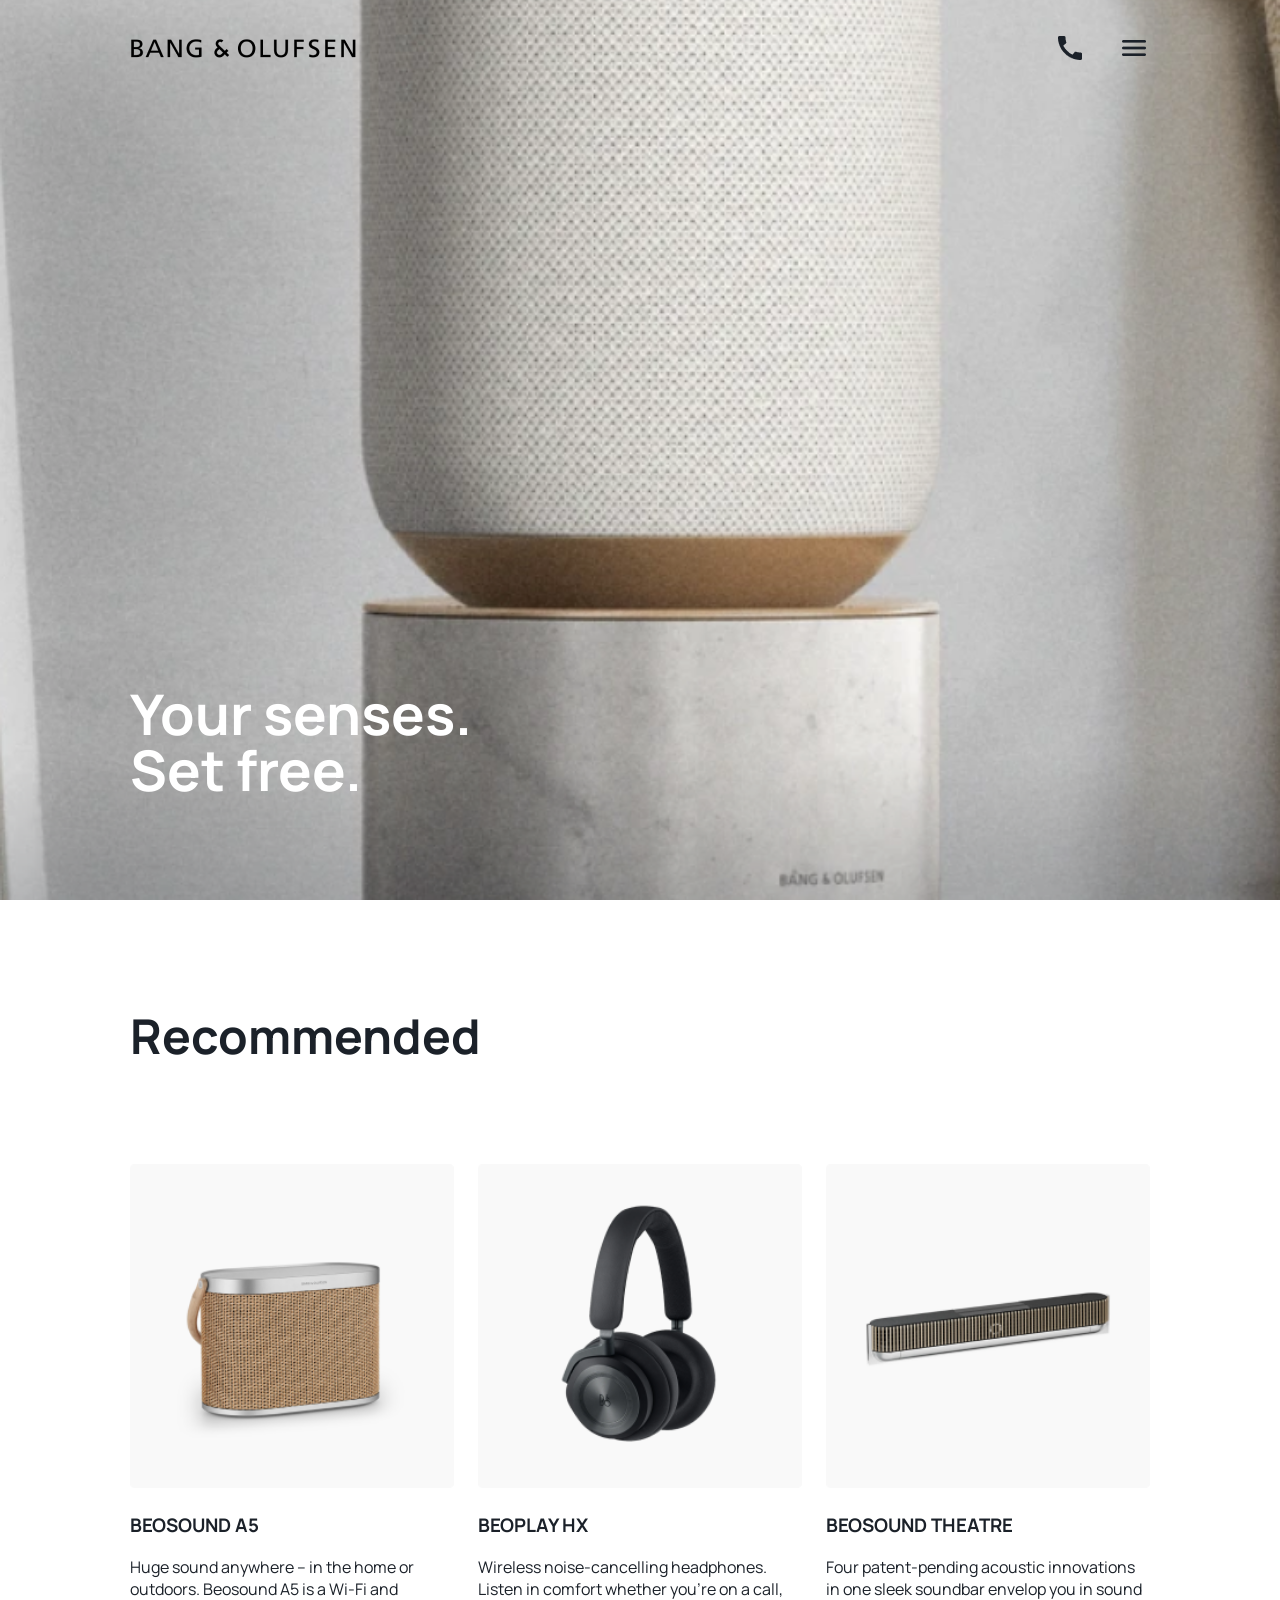
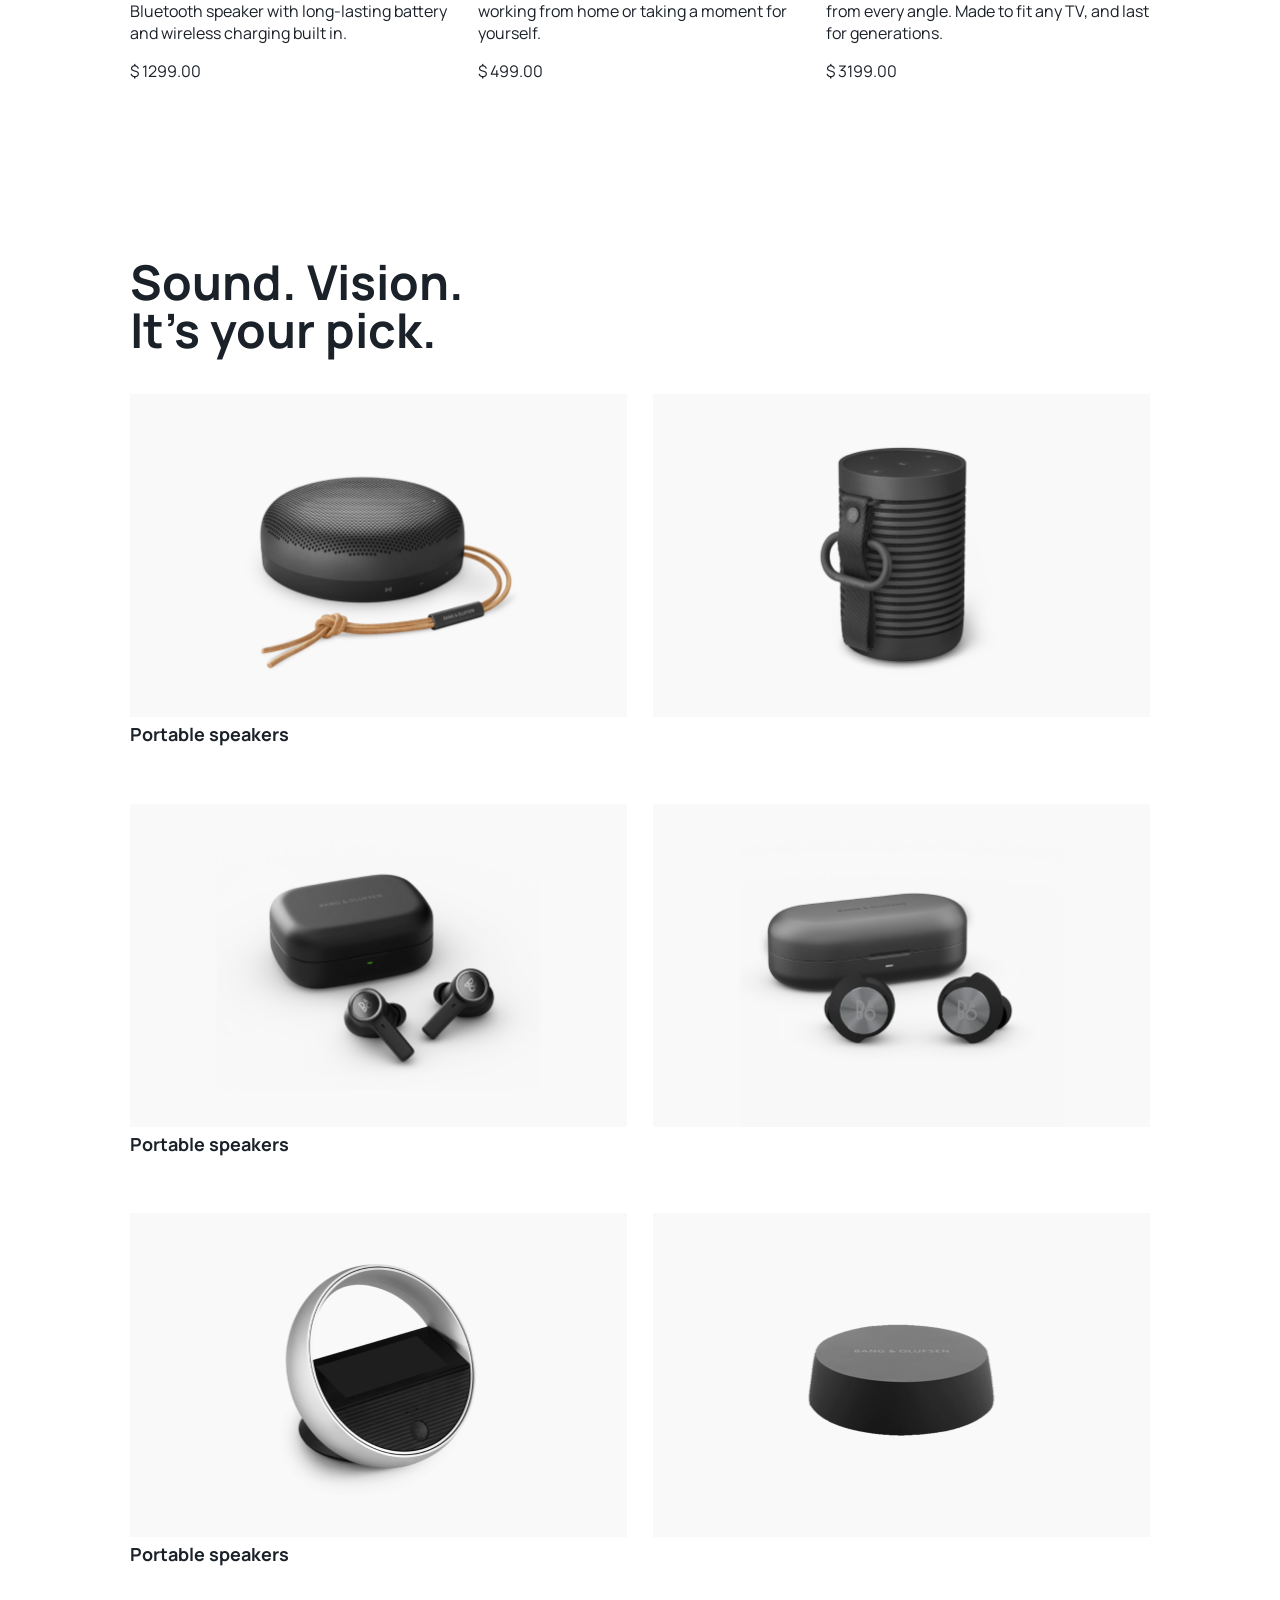
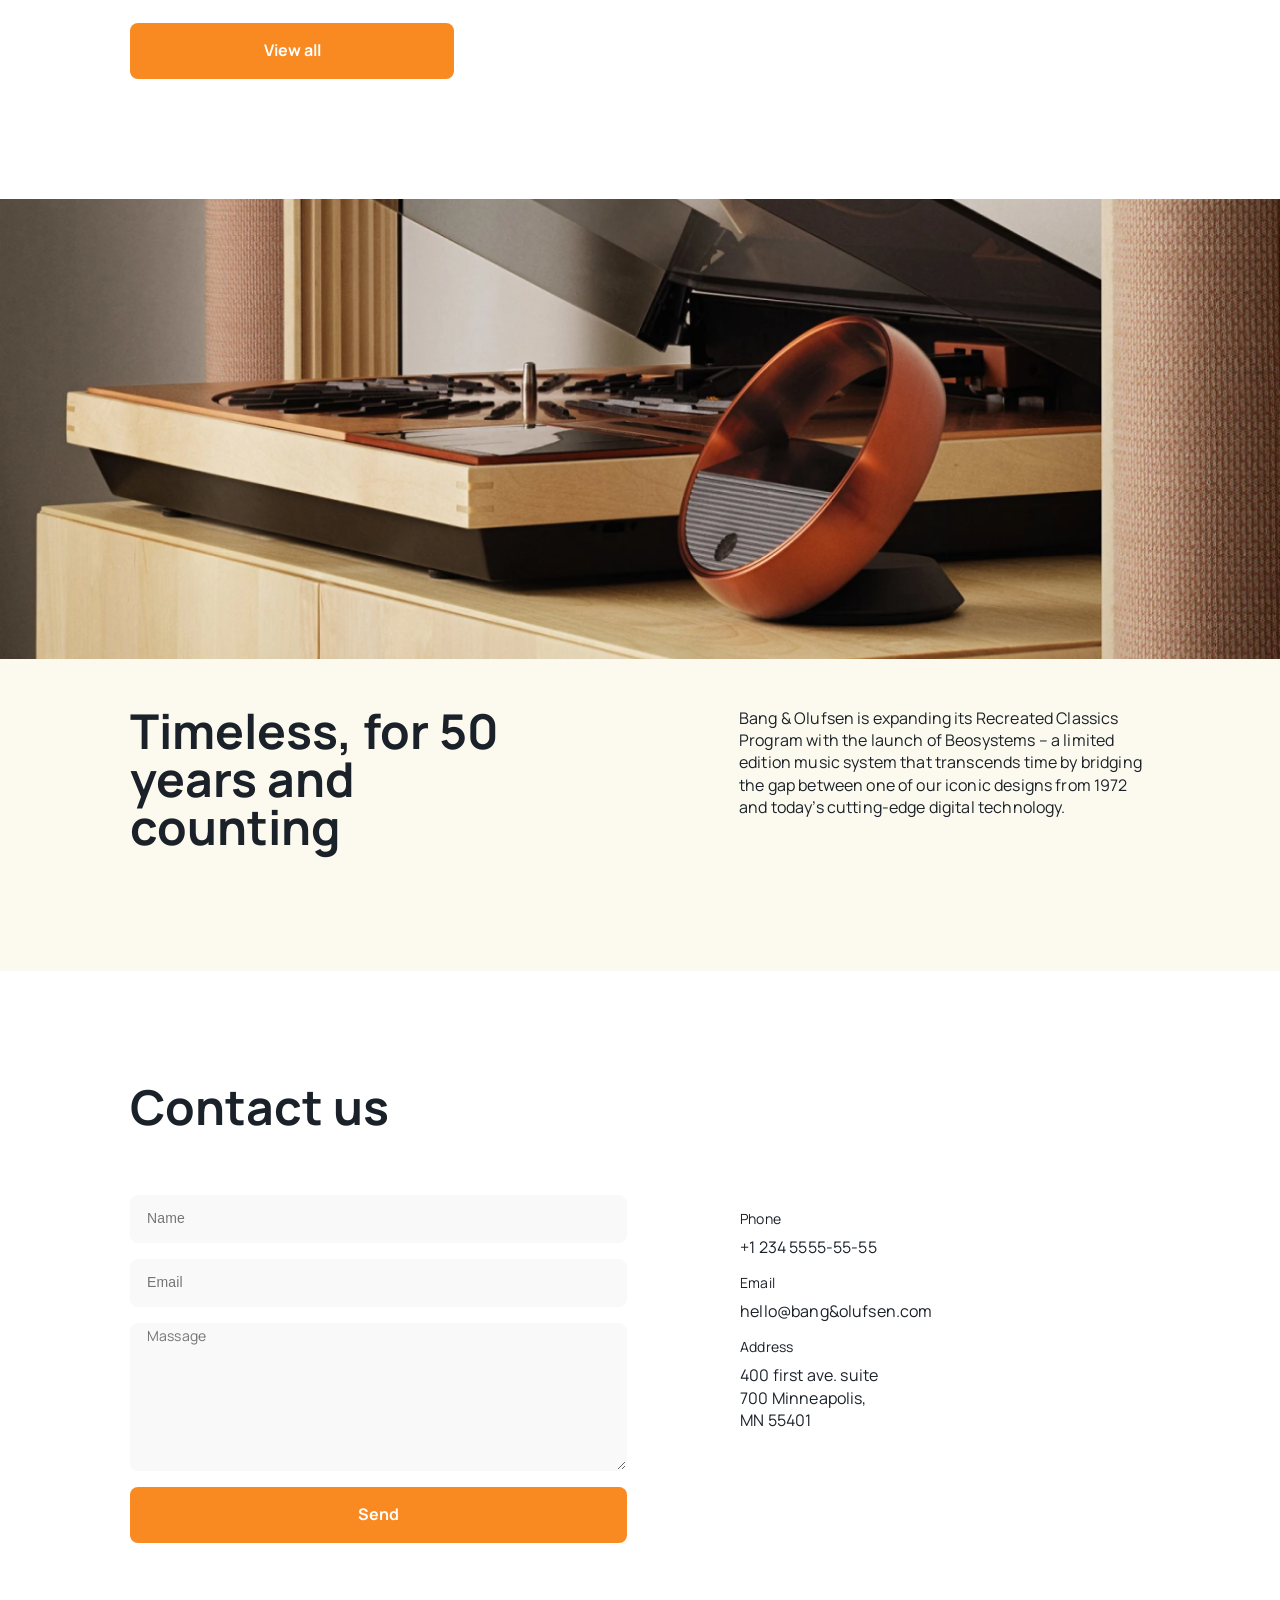
==== index.html @ 3a1aef3d "make build" ====
<!doctype html><html lang="en" class="page"><head><link rel="preconnect" href="https://fonts.googleapis.com"><link rel="preconnect" href="https://fonts.gstatic.com" crossorigin><link href="https://fonts.googleapis.com/css2?family=Manrope&display=swap" rel="stylesheet"><link rel="preconnect" href="https://fonts.googleapis.com"><link rel="preconnect" href="https://fonts.gstatic.com" crossorigin><link rel="preconnect" href="https://fonts.googleapis.com"><link rel="preconnect" href="https://fonts.gstatic.com"><link href="https://fonts.googleapis.com/css2?family=Inter:ital,opsz,wght@0,14..32,703;1,14..32,703&display=swap" rel="stylesheet"><link href="https://fonts.googleapis.com/css2?family=Manrope:wght@701&display=swap" rel="stylesheet"><meta charset="utf-8"><meta name="viewport" content="width=device-width, initial-scale=1.0"><title>Landing Page</title><link rel="stylesheet" href="index.663a086a.css"><script src="index.cabb280d.js" defer></script></head><body class="page__body"> <header class="header"> <div class="header__wrapper"> <div class="top-bar"> <a href="#" class="top-bar__logo"> <img src="Logo.5bc4c331.png" alt="B&O Logo"> </a> <div class="top-bar__icon"> <a href="#" class="icon icon--phone"></a> <a href="#menu" class="icon icon--menu"></a> </div> </div> <div class="header__bottom"> <h1 class="header__bottom--title"> Your senses. <br> Set free. </h1> </div> </div> </header> <aside class="menu page__menu" id="menu"> <div class="menu__content"> <div class="menu__top top-bar"> <a href="#" class="top-bar__logo"> <img src="Logo.5bc4c331.png" alt="B&O Logo"> </a> <div class="header__icon"> <a href="#" class="icon icon--close"></a> </div> </div> <nav class="menu__nav nav"> <ul class="nav__list"> <li class="nav__item"> <a href="#" class="nav__link"> Home </a> </li> <li class="nav__item"> <a href="#recommended" class="nav__link"> recommended </a> </li> <li class="nav__item"> <a href="#categories" class="nav__link"> categories </a> </li> <li class="nav__item"> <a href="#about" class="nav__link"> about </a> </li> <li class="nav__item"> <a href="#contact-us" class="nav__link"> contact-us </a> </li> </ul> </nav> <a href="tel:+1 234 5555-55-55" class="menu__phone-number"> +1 234 5555-55-55 </a> <a href="tel:+1 234 5555-55-55" class="menu__call-to-order"> call to order </a> </div> </aside> <main class="main"> <section class="recommended" id="recommended"> <div class="recommended__products"> <h2 class="recommended__products--title section-title"> Recommended </h2> <article class="product"> <img src="product%201.7639142a.png" alt="BEOSOUND A5" class="product__photo"> <h3 class="product__title">BEOSOUND A5</h3> <p class="product__category"> Huge sound anywhere – in the home or outdoors. Beosound A5 is a Wi-Fi and Bluetooth speaker with long-lasting battery and wireless charging built in. </p> <p class="product__price">$ 1299.00</p> </article> <article class="product"> <img src="product%202.1010b5e3.png" alt="BEOPLAY HX" class="product__photo"> <h3 class="product__title">BEOPLAY HX</h3> <p class="product__category"> Wireless noise-cancelling headphones. Listen in comfort whether you're on a call, working from home or taking a moment for yourself. </p> <p class="product__price">$ 499.00</p> </article> <article class="product"> <img src="product%203.4ebb2bf0.png" alt="BEOSOUND THEATRE" class="product__photo"> <h3 class="product__title">BEOSOUND THEATRE</h3> <p class="product__category"> Four patent-pending acoustic innovations in one sleek soundbar envelop you in sound from every angle. Made to fit any TV, and last for generations. </p> <p class="product__price">$ 3199.00</p> </article> </div> </section> <section class="categories" id="categories"> <h2 class="categories__title"> Sound. Vision. <br> It’s your pick. </h2> <div class="categories__wrapper"> <article class="category"> <div class="category__photos"> <a class="category__link" href="#"> <img class="category__photo" src="category%201.0a9cfd04.png" alt="Product Photo"> </a> <a class="category__link" href="#"> <img class="category__photo" src="category%202.33b30d74.png" alt="Product Photo"> </a> </div> <h3 class="category__name">Portable speakers</h3> </article> <article class="category"> <div class="category__photos"> <a class="category__link" href="#"> <img class="category__photo" src="category%203.2011c188.png" alt="Product Photo"> </a> <a class="category__link" href="#"> <img class="category__photo" src="category%204.ff1dd054.png" alt="Product Photo"> </a> </div> <h3 class="category__name">Portable speakers</h3> </article> <article class="category"> <div class="category__photos"> <a class="category__link" href="#"> <img class="category__photo" src="category%205.8cc54601.png" alt="Product Photo"> </a> <a class="category__link" href="#"> <img class="category__photo" src="category%206.2742e981.png" alt="Product Photo"> </a> </div> <h3 class="category__name">Portable speakers</h3> </article> <div class="categories__button"> <a href="#" class="categories__button--link"> View all </a> </div> </div> </section> <section class="about" id="about"> <div class="about__image"></div> <div class="about__content"> <h2 class="about__title">Timeless, for 50 years and counting</h2> <p class="about__text"> Bang & Olufsen is expanding its Recreated Classics Program with the launch of Beosystems – a limited edition music system that transcends time by bridging the gap between one of our iconic designs from 1972 and today’s cutting-edge digital technology. </p> </div> </section> <section class="contact" id="contact-us"> <h2 class="contact-title section-title">Contact us</h2> <div class="contact__wrapper"> <input type="text" class="input input--Name" placeholder="Name"> <input type="text" class="input input--Email" placeholder="Email"> <textarea class="input input--Massage" rows="4" cols="50" placeholder="Massage"></textarea> <div class="contact__button"> <a class="contact__button--link" href="#"> Send </a> </div> </div> <div class="contact__decription"> <div class="contact__info"> <p class="contact__info--first">Phone</p> <p class="contact__info--second">+1 234 5555-55-55</p> </div> <div class="contact__info"> <p class="contact__info--first">Email</p> <p class="contact__info--second">hello@bang&olufsen.com</p> </div> <div class="contact__info"> <p class="contact__info--first">Address</p> <p class="contact__info--second"> 400 first ave. suite 700 Minneapolis, MN 55401 </p> </div> </div> </section> </main> <footer class="footer"></footer> </body></html>
---- index.663a086a.css ----
.page{color:#1b2129;scroll-behavior:smooth;min-width:320px;font-family:Manrope,sans-serif}.page__body{margin:0}.header{background-image:url(Image.947d0273.png);background-position:50%;background-size:cover}.header__title{margin:0}.header__wrapper{-ms-flex-direction:column;flex-direction:column;-ms-flex-pack:justify;justify-content:space-between;height:100vh;padding-left:20px;padding-right:20px;display:-ms-flexbox;display:flex}@media (min-width:744px){.header__wrapper{padding-left:72px;padding-right:72px}}@media (min-width:1260px){.header__wrapper{max-width:1020px;margin-left:auto;margin-right:auto;padding-left:120px;padding-right:120px}}.header__bottom{margin-bottom:64px}.header__bottom--title{color:#fff;font-size:56px;font-weight:700;line-height:56px}.top-bar__logo{display:-ms-flexbox;display:flex}.top-bar__icon{-ms-flex-align:center;align-items:center;gap:32px;display:-ms-flexbox;display:flex}.icon{width:32px;height:32px;transition:all .3s;display:block}.icon--menu{background-image:url(Icon-Burger-menu.840b95ff.png)}@media (min-width:1260px){.icon--menu:hover{background-image:url(Icon-Burger-menu-HOVER.8e43a0cf.png);transform:scale(1.3)}}.icon--phone{background-image:url(Icon-Phone-call.a7a06831.png);-ms-flex-align:center;align-items:center;width:32px;height:32px;display:-ms-flexbox;display:flex;position:relative}@media (min-width:1260px){.icon--phone:after{content:"+1 234 555-55-55";letter-spacing:2px;color:#1b2129;opacity:0;white-space:nowrap;width:140px;font-family:Inter,sans-serif;font-size:12px;font-weight:700;line-height:16px;transition:opacity .3s;position:absolute;right:100%}.icon--phone:hover:after{opacity:1}}.top-bar{-ms-flex-pack:justify;justify-content:space-between;-ms-flex-align:center;align-items:center;padding:32px 0;display:-ms-flexbox;display:flex}.menu{box-sizing:border-box;text-transform:uppercase;background-color:#f9f9f9;height:100vh;font-weight:700}.page__menu{opacity:0;pointer-events:none;transition:all .3s;position:fixed;top:0;left:0;right:0;transform:translate(-100%)}.icon--close{background-image:url(Icon-Close.994afd48.png);background-position:50%;background-repeat:no-repeat;background-size:cover}.page__menu:target{opacity:1;pointer-events:all;transform:translate(0)}.menu__content{padding-left:72px;padding-right:72px;position:relative}@media (min-width:744px){.menu__content{padding-left:72px;padding-right:72px}}@media (min-width:1260px){.menu__content{max-width:1020px;margin-left:auto;margin-right:auto;padding-left:120px;padding-right:120px}}.nav__list{-ms-flex-direction:column;flex-direction:column;gap:32px;margin:0;padding:0;list-style-type:none;display:-ms-flexbox;display:flex}.menu__phone-number{color:inherit;letter-spacing:2px;margin-bottom:16px;font-size:16px;line-height:22.4px;text-decoration:none;display:block}.menu__call-to-order{color:inherit;letter-spacing:2px;border-bottom:1px solid #1b2129;width:-moz-fit-content;width:fit-content;padding-bottom:4px;font-size:16px;line-height:22.4px;text-decoration:none;display:block}.nav__link{color:inherit;font-size:22px;line-height:22px;text-decoration:none;position:relative}.nav__link:after{content:"";transform-origin:0;background-color:#1b2129;width:100%;height:1px;transition:all .3s;display:block;position:absolute;bottom:-4px;transform:scale(0)}.nav__link:hover:after{transform:scale(1)}.menu__nav{margin-bottom:48px}.menu__top{margin-bottom:56px}.main{row-gap:64px;padding-top:64px;padding-bottom:64px;display:grid}@media (min-width:744px){.main{row-gap:120px;padding-top:120px;padding-bottom:120px}}.section-title{margin:0 0 48px;font-size:32px;font-weight:700;line-height:32px}@media (min-width:744px){.section-title{margin-bottom:56px;font-size:40px}}@media (min-width:1260px){.section-title{font-size:48px}}.recommended__products{row-gap:40px;padding-left:20px;padding-right:20px;display:grid}@media (min-width:744px){.recommended__products{padding-left:72px;padding-right:72px}}@media (min-width:1260px){.recommended__products{max-width:1020px;margin-left:auto;margin-right:auto;padding-left:120px;padding-right:120px}}@media (min-width:744px){.recommended__products{justify-items:center;row-gap:56px}}@media (min-width:1260px){.recommended__products{grid-template-columns:repeat(3,1fr);justify-items:stretch;column-gap:24px}}.recommended__products--title{grid-column:1/-1}.product__photo{width:100%}.categories__wrapper{row-gap:40px;padding-left:20px;padding-right:20px;display:grid}@media (min-width:744px){.categories__wrapper{padding-left:72px;padding-right:72px}}@media (min-width:1260px){.categories__wrapper{max-width:1020px;margin-left:auto;margin-right:auto;padding-left:120px;padding-right:120px}}@media (min-width:744px){.categories__wrapper{row-gap:56px}}.categories__title{padding-left:20px;padding-right:20px;font-size:32px;font-weight:700;line-height:32px}@media (min-width:744px){.categories__title{padding-left:72px;padding-right:72px}}@media (min-width:1260px){.categories__title{max-width:1020px;margin-left:auto;margin-right:auto;padding-left:120px;padding-right:120px}}@media (min-width:744px){.categories__title{font-size:40px;line-height:40px}}@media (min-width:1260px){.categories__title{font-size:48px;line-height:48px}}.categories__button{background-color:#f98921;border-radius:8px;-ms-flex-pack:center;justify-content:center;-ms-flex-align:center;align-items:center;height:56px;display:-ms-flexbox;display:flex}.categories__button:hover{background-color:#1b2129}.categories__button:active{background-color:#010810}.categories__button--link{color:#fff;font-size:16px;font-weight:700;line-height:27px;text-decoration:none}@media (min-width:1260px){.categories__button{width:324px}}.category__photos{--columns:2;grid-template-columns:repeat(var(--columns),1fr);column-gap:20px;display:grid}@media (min-width:744px){.category__photos{--columns:6;column-gap:26px}}@media (min-width:1260px){.category__photos{--columns:12}}@media (min-width:744px){.category__link{grid-column:span 3}}@media (min-width:1260px){.category__link{grid-column:span 6}}.category__photo{object-fit:cover;width:100%}.category__name{margin:0;font-size:18px;font-weight:700;line-height:25.2px}.about{background-color:#fcfaef;position:relative}.about__content{--columns:2;grid-template-columns:repeat(var(--columns),1fr);gap:24px 20px;margin-top:48px;margin-bottom:48px;padding-left:20px;padding-right:20px;display:grid}@media (min-width:744px){.about__content{padding-left:72px;padding-right:72px}}@media (min-width:1260px){.about__content{max-width:1020px;margin-left:auto;margin-right:auto;padding-left:120px;padding-right:120px}}@media (min-width:744px){.about__content{--columns:6;column-gap:24px;margin-bottom:120px}}@media (min-width:1260px){.about__content{--columns:12;column-gap:24px}}.about__image{box-sizing:border-box;background-image:url(about-image.1f5f3de7.png);background-position:50%;background-repeat:no-repeat;background-size:cover;height:200px}@media (min-width:744px){.about__image{height:400px}}@media (min-width:1260px){.about__image{height:460px}}.about__title{grid-column:1/-1;margin:0;font-size:32px;font-weight:700;line-height:32px}@media (min-width:744px){.about__title{grid-column:1/3;font-size:40px;line-height:40px}}@media (min-width:1260px){.about__title{grid-column:1/6;font-size:48px;line-height:48px}}.about__text{grid-column:1/-1;margin:0;font-size:16px;font-weight:400;line-height:22.4px}@media (min-width:744px){.about__text{grid-column:4/-1}}@media (min-width:1260px){.about__text{letter-spacing:.15px;grid-column:8/-1}}.contact{--columns:2;grid-template-columns:repeat(var(--columns),1fr);gap:16px 20px;padding-left:20px;padding-right:20px;display:grid}@media (min-width:744px){.contact{--columns:6;column-gap:26px}}@media (min-width:1260px){.contact{--columns:12}}@media (min-width:744px){.contact{padding-left:72px;padding-right:72px}}@media (min-width:1260px){.contact{max-width:1020px;margin-left:auto;margin-right:auto;padding-left:120px;padding-right:120px}}.contact-title,.contact__wrapper{grid-column:1/-1}@media (min-width:1260px){.contact__wrapper{grid-column:1/7}}.input{box-sizing:border-box;background-color:#f9f9f9;border:1px solid #f9f9f9;border-radius:8px;width:100%;height:48px;margin-bottom:16px;padding-left:16px;display:block}.input::placeholder{letter-spacing:.15px;font-size:14px;font-weight:400;line-height:19.6px}.input::placeholder{letter-spacing:.15px;font-size:14px;font-weight:400;line-height:19.6px}.input--Massage{height:148px}.input--Massage::placeholder{letter-spacing:.15px;font-family:Manrope,sans-serif;font-size:14px;font-weight:400;line-height:19.6px}.input--Massage::placeholder{letter-spacing:.15px;font-family:Manrope,sans-serif;font-size:14px;font-weight:400;line-height:19.6px}.contact__button{background-color:#f98921;border-radius:8px;grid-column:1/-1;-ms-flex-pack:center;justify-content:center;-ms-flex-align:center;align-items:center;height:56px;margin-bottom:48px;display:-ms-flexbox;display:flex}.contact__button:hover{background-color:#1b2129}.contact__button:active{background-color:#010810}.contact__button--link{color:#fff;font-size:16px;font-weight:700;line-height:27px;text-decoration:none}@media (min-width:1260px){.contact__button{grid-column:1/7}}.contact__decription{grid-column:1/-1}@media (min-width:1260px){.contact__decription{grid-column:8/10}}.contact__info--first{letter-spacing:.15px;margin-bottom:8px;font-size:14px;font-weight:400;line-height:19.6px}.contact__info--second{letter-spacing:.15px;margin:0;font-size:16px;font-weight:400;line-height:22.4px}
/*# sourceMappingURL=index.663a086a.css.map */
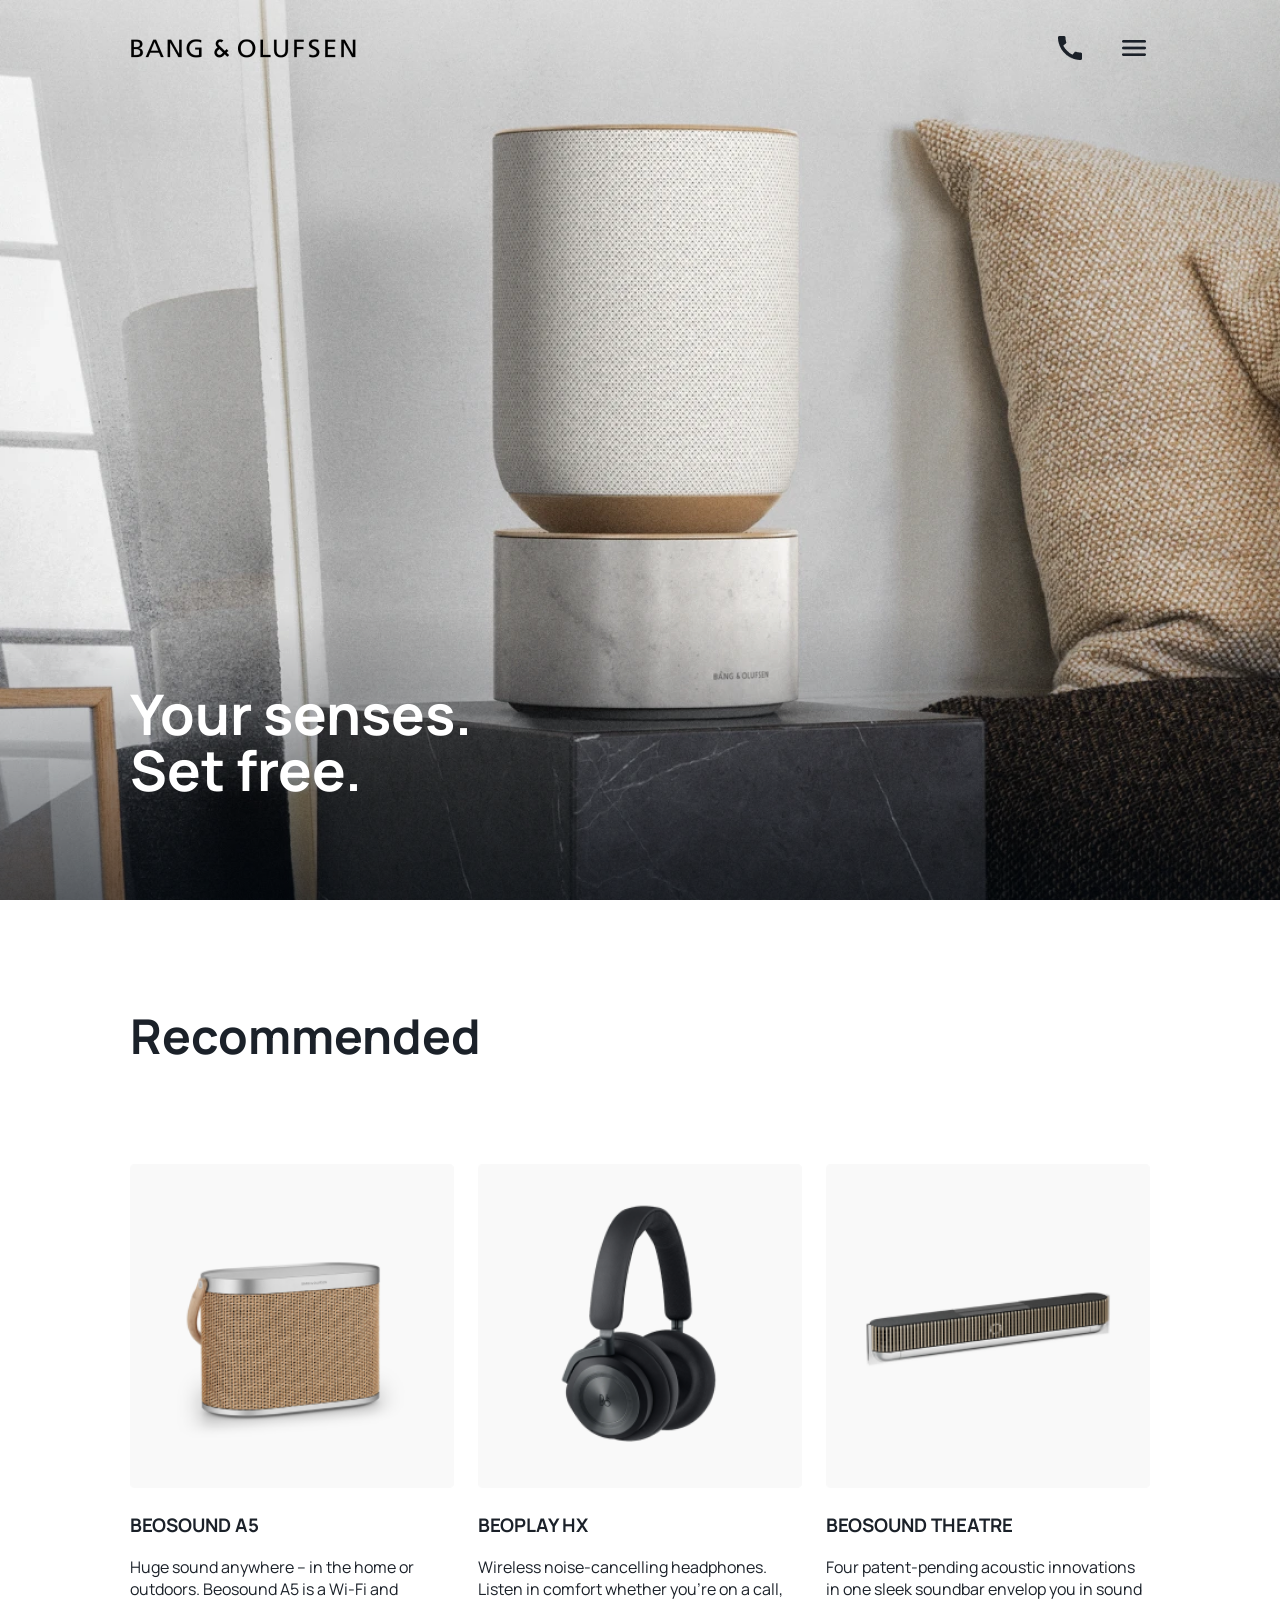
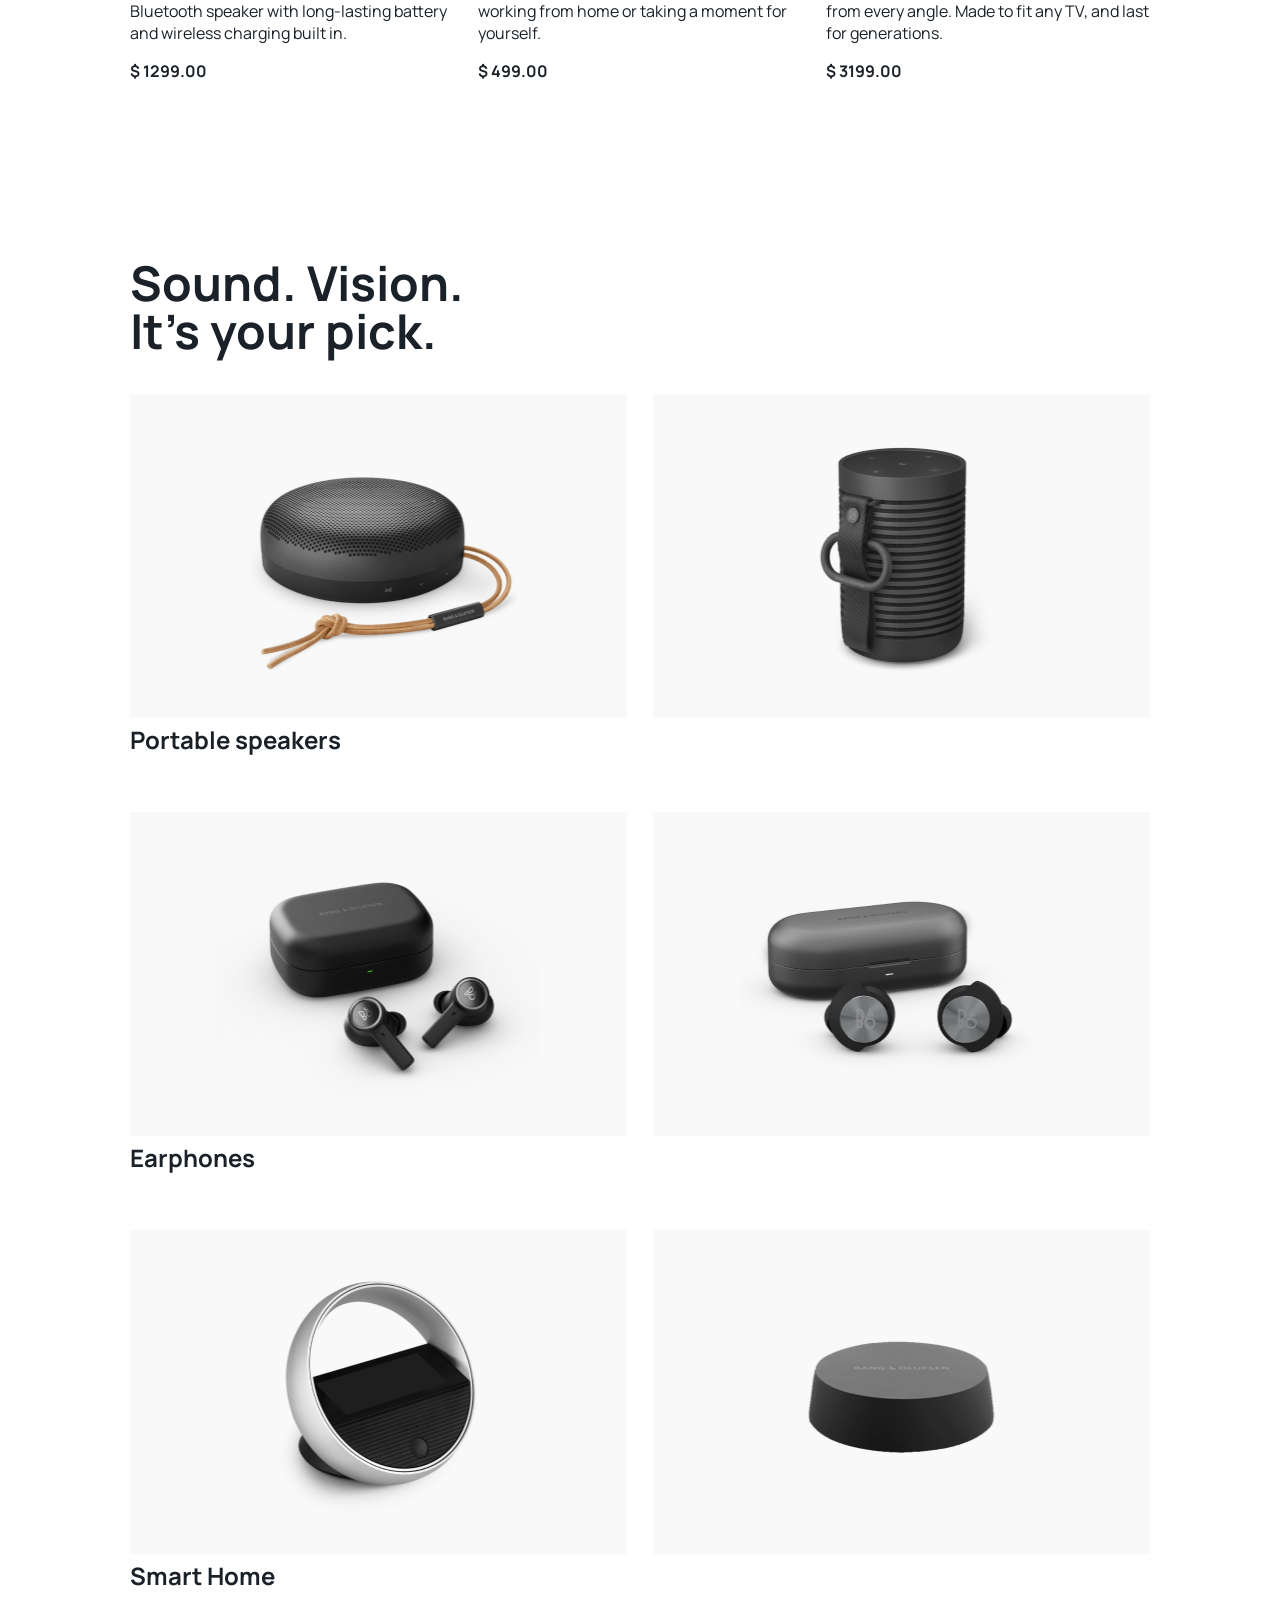
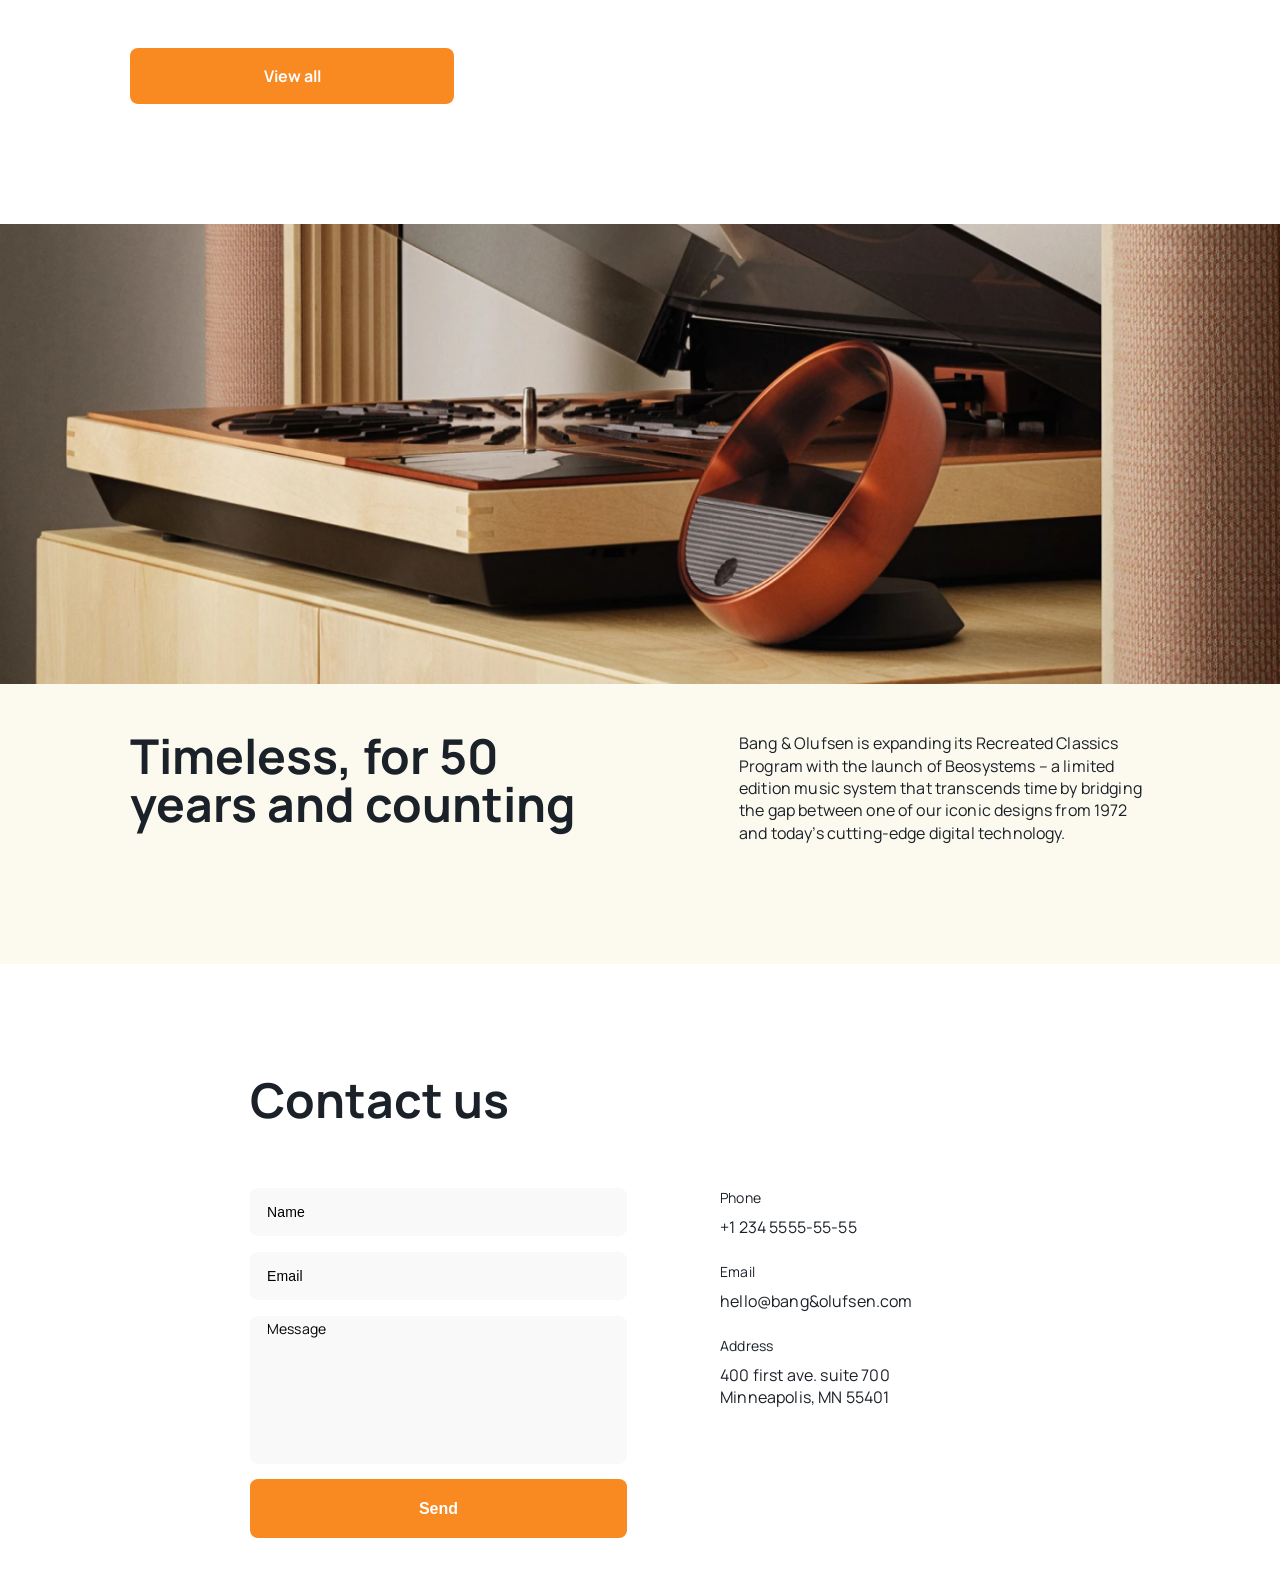
==== commit 53b9155e: "make build" ====
--- a/index.html
+++ b/index.html
@@ -1 +1 @@
-<!doctype html><html lang="en" class="page"><head><link rel="preconnect" href="https://fonts.googleapis.com"><link rel="preconnect" href="https://fonts.gstatic.com" crossorigin><link href="https://fonts.googleapis.com/css2?family=Manrope&display=swap" rel="stylesheet"><link rel="preconnect" href="https://fonts.googleapis.com"><link rel="preconnect" href="https://fonts.gstatic.com" crossorigin><link rel="preconnect" href="https://fonts.googleapis.com"><link rel="preconnect" href="https://fonts.gstatic.com"><link href="https://fonts.googleapis.com/css2?family=Inter:ital,opsz,wght@0,14..32,703;1,14..32,703&display=swap" rel="stylesheet"><link href="https://fonts.googleapis.com/css2?family=Manrope:wght@701&display=swap" rel="stylesheet"><meta charset="utf-8"><meta name="viewport" content="width=device-width, initial-scale=1.0"><title>Landing Page</title><link rel="stylesheet" href="index.663a086a.css"><script src="index.cabb280d.js" defer></script></head><body class="page__body"> <header class="header"> <div class="header__wrapper"> <div class="top-bar"> <a href="#" class="top-bar__logo"> <img src="Logo.5bc4c331.png" alt="B&O Logo"> </a> <div class="top-bar__icon"> <a href="#" class="icon icon--phone"></a> <a href="#menu" class="icon icon--menu"></a> </div> </div> <div class="header__bottom"> <h1 class="header__bottom--title"> Your senses. <br> Set free. </h1> </div> </div> </header> <aside class="menu page__menu" id="menu"> <div class="menu__content"> <div class="menu__top top-bar"> <a href="#" class="top-bar__logo"> <img src="Logo.5bc4c331.png" alt="B&O Logo"> </a> <div class="header__icon"> <a href="#" class="icon icon--close"></a> </div> </div> <nav class="menu__nav nav"> <ul class="nav__list"> <li class="nav__item"> <a href="#" class="nav__link"> Home </a> </li> <li class="nav__item"> <a href="#recommended" class="nav__link"> recommended </a> </li> <li class="nav__item"> <a href="#categories" class="nav__link"> categories </a> </li> <li class="nav__item"> <a href="#about" class="nav__link"> about </a> </li> <li class="nav__item"> <a href="#contact-us" class="nav__link"> contact-us </a> </li> </ul> </nav> <a href="tel:+1 234 5555-55-55" class="menu__phone-number"> +1 234 5555-55-55 </a> <a href="tel:+1 234 5555-55-55" class="menu__call-to-order"> call to order </a> </div> </aside> <main class="main"> <section class="recommended" id="recommended"> <div class="recommended__products"> <h2 class="recommended__products--title section-title"> Recommended </h2> <article class="product"> <img src="product%201.7639142a.png" alt="BEOSOUND A5" class="product__photo"> <h3 class="product__title">BEOSOUND A5</h3> <p class="product__category"> Huge sound anywhere – in the home or outdoors. Beosound A5 is a Wi-Fi and Bluetooth speaker with long-lasting battery and wireless charging built in. </p> <p class="product__price">$ 1299.00</p> </article> <article class="product"> <img src="product%202.1010b5e3.png" alt="BEOPLAY HX" class="product__photo"> <h3 class="product__title">BEOPLAY HX</h3> <p class="product__category"> Wireless noise-cancelling headphones. Listen in comfort whether you're on a call, working from home or taking a moment for yourself. </p> <p class="product__price">$ 499.00</p> </article> <article class="product"> <img src="product%203.4ebb2bf0.png" alt="BEOSOUND THEATRE" class="product__photo"> <h3 class="product__title">BEOSOUND THEATRE</h3> <p class="product__category"> Four patent-pending acoustic innovations in one sleek soundbar envelop you in sound from every angle. Made to fit any TV, and last for generations. </p> <p class="product__price">$ 3199.00</p> </article> </div> </section> <section class="categories" id="categories"> <h2 class="categories__title"> Sound. Vision. <br> It’s your pick. </h2> <div class="categories__wrapper"> <article class="category"> <div class="category__photos"> <a class="category__link" href="#"> <img class="category__photo" src="category%201.0a9cfd04.png" alt="Product Photo"> </a> <a class="category__link" href="#"> <img class="category__photo" src="category%202.33b30d74.png" alt="Product Photo"> </a> </div> <h3 class="category__name">Portable speakers</h3> </article> <article class="category"> <div class="category__photos"> <a class="category__link" href="#"> <img class="category__photo" src="category%203.2011c188.png" alt="Product Photo"> </a> <a class="category__link" href="#"> <img class="category__photo" src="category%204.ff1dd054.png" alt="Product Photo"> </a> </div> <h3 class="category__name">Portable speakers</h3> </article> <article class="category"> <div class="category__photos"> <a class="category__link" href="#"> <img class="category__photo" src="category%205.8cc54601.png" alt="Product Photo"> </a> <a class="category__link" href="#"> <img class="category__photo" src="category%206.2742e981.png" alt="Product Photo"> </a> </div> <h3 class="category__name">Portable speakers</h3> </article> <div class="categories__button"> <a href="#" class="categories__button--link"> View all </a> </div> </div> </section> <section class="about" id="about"> <div class="about__image"></div> <div class="about__content"> <h2 class="about__title">Timeless, for 50 years and counting</h2> <p class="about__text"> Bang & Olufsen is expanding its Recreated Classics Program with the launch of Beosystems – a limited edition music system that transcends time by bridging the gap between one of our iconic designs from 1972 and today’s cutting-edge digital technology. </p> </div> </section> <section class="contact" id="contact-us"> <h2 class="contact-title section-title">Contact us</h2> <div class="contact__wrapper"> <input type="text" class="input input--Name" placeholder="Name"> <input type="text" class="input input--Email" placeholder="Email"> <textarea class="input input--Massage" rows="4" cols="50" placeholder="Massage"></textarea> <div class="contact__button"> <a class="contact__button--link" href="#"> Send </a> </div> </div> <div class="contact__decription"> <div class="contact__info"> <p class="contact__info--first">Phone</p> <p class="contact__info--second">+1 234 5555-55-55</p> </div> <div class="contact__info"> <p class="contact__info--first">Email</p> <p class="contact__info--second">hello@bang&olufsen.com</p> </div> <div class="contact__info"> <p class="contact__info--first">Address</p> <p class="contact__info--second"> 400 first ave. suite 700 Minneapolis, MN 55401 </p> </div> </div> </section> </main> <footer class="footer"></footer> </body></html>+<!doctype html><html lang="en" class="page"><head><link rel="icon" href="favicon-logo.93e5ffe8.png" type="image/x-icon"><link rel="preconnect" href="https://fonts.googleapis.com"><link rel="preconnect" href="https://fonts.gstatic.com" crossorigin><link href="https://fonts.googleapis.com/css2?family=Manrope&display=swap" rel="stylesheet"><link rel="preconnect" href="https://fonts.googleapis.com"><link rel="preconnect" href="https://fonts.gstatic.com" crossorigin><link rel="preconnect" href="https://fonts.googleapis.com"><link rel="preconnect" href="https://fonts.gstatic.com"><link href="https://fonts.googleapis.com/css2?family=Inter:ital,opsz,wght@0,14..32,703;1,14..32,703&display=swap" rel="stylesheet"><link href="https://fonts.googleapis.com/css2?family=Manrope:wght@701&display=swap" rel="stylesheet"><meta charset="utf-8"><meta name="viewport" content="width=device-width, initial-scale=1.0"><title>Bang&Olufsen</title><link rel="stylesheet" href="index.7258643b.css"><script src="index.cabb280d.js" defer></script></head><body class="page__body"> <header class="header"> <div class="header__wrapper"> <div class="header__top-bar"> <a href="#" class="header__top-bar-logo"> <img src="Logo.5bc4c331.png" alt="B&O Logo"> </a> <div class="header__top-bar-icons"> <a href="tel:+123456789" class="header__top-bar-icon--phone"></a> <a href="#menu" class="header__top-bar-icon--menu"></a> </div> </div> <div class="header__bottom"> <h1 class="header__bottom--title"> Your senses. <br> Set free. </h1> </div> </div> </header> <aside class="menu page__menu" id="menu"> <div class="menu__content"> <div class="header__top-bar menu__top"> <a href="#" class="header__top-bar-logo"> <img src="Logo.5bc4c331.png" alt="B&O Logo"> </a> <div class="menu__icon"> <a href="#" class="menu__icon-close"></a> </div> </div> <nav class="menu__nav nav"> <ul class="nav__list"> <li class="nav__item"> <a href="#" class="nav__link"> Home </a> </li> <li class="nav__item"> <a href="#recommended" class="nav__link"> recommended </a> </li> <li class="nav__item"> <a href="#categories" class="nav__link"> categories </a> </li> <li class="nav__item"> <a href="#about" class="nav__link"> about </a> </li> <li class="nav__item"> <a href="#contact-us" class="nav__link"> contact-us </a> </li> </ul> </nav> <a href="#" class="menu__phone-number"> +1 234 5555-55-55 </a> <a href="tel:+1 234 5555-55-55" class="menu__call-to-order"> call to order </a> </div> </aside> <main class="main"> <section class="recommended" id="recommended"> <div class="recommended__recommended__products"> <h2 class="recommended__recommended__products--title section-title"> Recommended </h2> <article class="recommended__product"> <img src="product%201.7639142a.png" alt="BEOSOUND A5" class="recommended__product__photo"> <h3 class="recommended__product__title">BEOSOUND A5</h3> <p class="recommended__product__category"> Huge sound anywhere – in the home or outdoors. Beosound A5 is a Wi-Fi and Bluetooth speaker with long-lasting battery and wireless charging built in. </p> <p class="recommended__product__price">$ 1299.00</p> </article> <article class="recommended__product"> <img src="product%202.1010b5e3.png" alt="BEOPLAY HX" class="recommended__product__photo"> <h3 class="recommended__product__title">BEOPLAY HX</h3> <p class="recommended__product__category"> Wireless noise-cancelling headphones. Listen in comfort whether you're on a call, working from home or taking a moment for yourself. </p> <p class="recommended__product__price">$ 499.00</p> </article> <article class="recommended__product"> <img src="product%203.4ebb2bf0.png" alt="BEOSOUND THEATRE" class="recommended__product__photo"> <h3 class="recommended__product__title">BEOSOUND THEATRE</h3> <p class="recommended__product__category"> Four patent-pending acoustic innovations in one sleek soundbar envelop you in sound from every angle. Made to fit any TV, and last for generations. </p> <p class="recommended__product__price">$ 3199.00</p> </article> </div> </section> <section class="categories" id="categories"> <h2 class="categories__title"> Sound. Vision. <br> It’s your pick. </h2> <div class="categories__wrapper"> <article class="category"> <div class="category__photos"> <a class="category__link" href="#"> <img class="category__photo" src="category%201.0a9cfd04.png" alt="recommended__product Photo"> </a> <a class="category__link" href="#"> <img class="category__photo" src="category%202.33b30d74.png" alt="recommended__product Photo"> </a> </div> <h3 class="category__name">Portable speakers</h3> </article> <article class="category"> <div class="category__photos"> <a class="category__link" href="#"> <img class="category__photo" src="category%203.2011c188.png" alt="recommended__product Photo"> </a> <a class="category__link" href="#"> <img class="category__photo" src="category%204.ff1dd054.png" alt="recommended__product Photo"> </a> </div> <h3 class="category__name">Earphones</h3> </article> <article class="category"> <div class="category__photos"> <a class="category__link" href="#"> <img class="category__photo" src="category%205.8cc54601.png" alt="recommended__product Photo"> </a> <a class="category__link" href="#"> <img class="category__photo" src="category%206.2742e981.png" alt="recommended__product Photo"> </a> </div> <h3 class="category__name">Smart Home</h3> </article> <div class="categories__button"> <a href="#" class="categories__button--link"> View all </a> </div> </div> </section> <section class="about" id="about"> <div class="about__image"></div> <div class="about__content"> <h2 class="about__title">Timeless, for 50 years and counting</h2> <p class="about__text"> Bang & Olufsen is expanding its Recreated Classics Program with the launch of Beosystems – a limited edition music system that transcends time by bridging the gap between one of our iconic designs from 1972 and today’s cutting-edge digital technology. </p> </div> </section> </main> <footer class="contact" id="contact-us"> <h2 class="contact-title section-title">Contact us</h2> <form class="contact__wrapper" onsubmit="this.reset(); return false;"> <input type="text" class="input input--Name" placeholder="Name" required> <input type="email" class="input input--Email" placeholder="Email" required> <textarea class="input input--Massage" rows="4" cols="50" placeholder="Message" required></textarea> <div class="contact__button">  <button type="submit" class="contact__button--link"> Send </button> </div> </form> <div class="contact__decription"> <div class="contact__info"> <a href="tel:+123456789" class="contact__info--first"> Phone </a> <a href="tel:+123456789" class="contact__info--second"> +1 234 5555-55-55 </a> </div> <div class="contact__info"> <a href="https://mail.google.com/mail/" class="contact__info--first"> Email </a> <a href="https://mail.google.com/mail/" class="contact__info--second"> hello@bang&olufsen.com </a> </div> <div class="contact__info"> <a href="https://www.google.pl/maps/@50.7178163,23.2526327,19.5z?entry=ttu&g_ep=EgoyMDI0MTAxNi4wIKXMDSoASAFQAw%3D%3D" class="contact__info--first" target="_blank"> Address </a> <a href="https://www.google.pl/maps/@50.7178163,23.2526327,19.5z?entry=ttu&g_ep=EgoyMDI0MTAxNi4wIKXMDSoASAFQAw%3D%3D" target="_blank" class="contact__info--second"> 400 first ave. suite 700 Minneapolis, MN 55401 </a> </div> </div> </footer> </body></html>
--- a/index.7258643b.css
+++ b/index.7258643b.css
@@ -0,0 +1,2 @@
+.page{color:#1b2129;scroll-behavior:smooth;width:100%;min-width:320px;margin:0;padding:0;font-family:Manrope,sans-serif}.page:has(.page__menu:target){overflow:hidden}.page__body{width:100%;margin:0;padding:0}img{transition:all .3s}img:hover{transform:scale(1.1)}footer{box-sizing:border-box;width:100%;bottom:0}.header{background-image:url(image.site.758ca939.png);background-position:50%;background-repeat:no-repeat;background-size:cover}.header__wrapper{-ms-flex-direction:column;flex-direction:column;-ms-flex-pack:justify;justify-content:space-between;height:100vh;padding-left:20px;padding-right:20px;display:-ms-flexbox;display:flex}@media (min-width:744px){.header__wrapper{padding-left:72px;padding-right:72px}}@media (min-width:1260px){.header__wrapper{max-width:1020px;margin-left:auto;margin-right:auto;padding-left:120px;padding-right:120px}}.header__title{margin:0}.header__top-bar{-ms-flex-pack:justify;justify-content:space-between;-ms-flex-align:center;align-items:center;padding:32px 0;display:-ms-flexbox;display:flex}.header__top-bar-logo{width:152px;height:16px;display:-ms-flexbox;display:flex}@media (min-width:744px){.header__top-bar-logo{width:228px;height:24px}}.header__top-bar-icons{-ms-flex-align:center;align-items:center;gap:24px;display:-ms-flexbox;display:flex}@media (min-width:744px){.header__top-bar-icons{gap:32px}}.header__top-bar-icon--menu{background-image:url(Icon-Burger-menu.840b95ff.png);background-position:50%;background-size:cover;width:24px;height:24px;transition:all .3s}@media (min-width:744px){.header__top-bar-icon--menu{width:32px;height:32px}}@media (min-width:1260px){.header__top-bar-icon--menu:hover{background-image:url(Icon-Burger-menu-HOVER.8e43a0cf.png);transform:scale(1.3)}}.header__top-bar-icon--phone{background-image:url(Icon-Phone-call.a7a06831.png);background-size:cover;-ms-flex-align:center;align-items:center;width:24px;height:24px;transition:all .3s;display:-ms-flexbox;display:flex;position:relative}@media (min-width:744px){.header__top-bar-icon--phone{width:32px;height:32px}}@media (min-width:1260px){.header__top-bar-icon--phone:after{content:"+1 234 555-55-55";letter-spacing:2px;color:#1b2129;opacity:0;white-space:nowrap;font-family:Inter,sans-serif;font-size:12px;font-weight:700;line-height:16px;transition:opacity .3s;position:absolute;right:100%}.header__top-bar-icon--phone:hover:after{opacity:1}}.header__bottom{margin-bottom:64px}.header__bottom--title{letter-spacing:normal;color:#fff;font-size:36px;font-weight:700;line-height:36px;text-decoration:none;display:block}@media (min-width:744px){.header__bottom--title{font-size:48px;line-height:48px}}@media (min-width:1260px){.header__bottom--title{font-size:56px;line-height:56px}}.menu{box-sizing:border-box;text-transform:uppercase;background-color:#f9f9f9;height:100vh;font-weight:700;overflow:auto}.menu__content{padding-left:72px;padding-right:72px;position:relative}@media (min-width:744px){.menu__content{padding-left:72px;padding-right:72px}}@media (min-width:1260px){.menu__content{max-width:1020px;margin-left:auto;margin-right:auto;padding-left:120px;padding-right:120px}}.menu__phone-number{letter-spacing:2px;color:inherit;margin-bottom:16px;font-size:16px;line-height:22.4px;text-decoration:none;display:block}.menu__call-to-order{letter-spacing:2px;color:inherit;border-bottom:1px solid #1b2129;width:-moz-fit-content;width:fit-content;padding-bottom:4px;font-size:16px;line-height:22.4px;text-decoration:none;display:block}.menu__nav{margin-bottom:48px}.menu__top{z-index:1;margin-bottom:56px;position:sticky;top:0}.menu__icon-close{background-image:url(Icon-Close.994afd48.png);background-position:50%;background-repeat:no-repeat;background-size:cover;width:24px;height:24px;transition:all .3s;display:block}@media (min-width:744px){.menu__icon-close{width:32px;height:32px}}.page__menu{opacity:0;pointer-events:none;transition:all .3s;position:fixed;top:0;left:0;right:0;transform:translate(-100%)}.page__menu:target{opacity:1;pointer-events:all;transform:translate(0)}.nav__list{-ms-flex-direction:column;flex-direction:column;gap:32px;margin:0;padding:0;list-style-type:none;display:-ms-flexbox;display:flex}.nav__link{letter-spacing:2px;color:inherit;font-size:22px;line-height:22px;text-decoration:none;display:inline;position:relative}.nav__link:after{content:"";transform-origin:0;background-color:#1b2129;width:100%;height:1px;transition:all .3s;display:block;position:absolute;bottom:-4px;transform:scale(0)}.nav__link:hover:after{transform:scale(1)}.main{row-gap:64px;padding-top:64px;padding-bottom:64px;display:grid}@media (min-width:744px){.main{row-gap:120px;padding-top:120px;padding-bottom:120px}}.section-title{margin:0 0 48px;font-size:32px;font-weight:700;line-height:32px}@media (min-width:744px){.section-title{margin-bottom:56px;font-size:40px}}@media (min-width:1260px){.section-title{font-size:48px}}.recommended__recommended__products{row-gap:40px;padding-left:20px;padding-right:20px;display:grid}@media (min-width:744px){.recommended__recommended__products{padding-left:72px;padding-right:72px}}@media (min-width:1260px){.recommended__recommended__products{max-width:1020px;margin-left:auto;margin-right:auto;padding-left:120px;padding-right:120px}}@media (min-width:744px){.recommended__recommended__products{justify-items:center;row-gap:56px}}@media (min-width:1260px){.recommended__recommended__products{grid-template-columns:repeat(3,1fr);justify-items:stretch;column-gap:24px}}.recommended__recommended__products--title{grid-column:1/-1}.recommended__product__photo{width:100%}.recommended__product__price{letter-spacing:normal;color:#1b2129;font-size:16px;font-weight:700;line-height:22.4px;text-decoration:none;display:block}.categories__wrapper{row-gap:40px;padding-left:20px;padding-right:20px;display:grid}@media (min-width:744px){.categories__wrapper{padding-left:72px;padding-right:72px}}@media (min-width:1260px){.categories__wrapper{max-width:1020px;margin-left:auto;margin-right:auto;padding-left:120px;padding-right:120px}}@media (min-width:744px){.categories__wrapper{row-gap:56px}}.categories__title{padding-left:20px;padding-right:20px;font-size:32px;font-weight:700;line-height:32px}@media (min-width:744px){.categories__title{padding-left:72px;padding-right:72px}}@media (min-width:1260px){.categories__title{max-width:1020px;margin-left:auto;margin-right:auto;padding-left:120px;padding-right:120px}}@media (min-width:744px){.categories__title{font-size:40px;line-height:40px}}@media (min-width:1260px){.categories__title{font-size:48px;line-height:48px}}.categories__button{cursor:pointer;background-color:#f98921;border-radius:8px;-ms-flex-pack:center;justify-content:center;-ms-flex-align:center;align-items:center;height:56px;display:-ms-flexbox;display:flex}.categories__button:hover{background-color:#1b2129}.categories__button:active{background-color:#010810}.categories__button--link{color:#fff;font-size:16px;font-weight:700;line-height:27px;text-decoration:none}@media (min-width:1260px){.categories__button{width:324px}}.category__photos{--columns:2;grid-template-columns:repeat(var(--columns),1fr);column-gap:20px;display:grid}@media (min-width:744px){.category__photos{--columns:6;column-gap:26px}}@media (min-width:1260px){.category__photos{--columns:12}}@media (min-width:744px){.category__link{grid-column:span 3}}@media (min-width:1260px){.category__link{grid-column:span 6}}.category__photo{object-fit:cover;width:100%}.category__name{letter-spacing:normal;color:inherit;margin:0;font-size:18px;font-weight:700;line-height:25.2px;text-decoration:none;display:block}@media (min-width:744px){.category__name{font-size:24px;line-height:33.6px}}.about{background-color:#fcfaef;position:relative}.about__content{--columns:2;grid-template-columns:repeat(var(--columns),1fr);gap:24px 20px;margin-top:48px;margin-bottom:48px;padding-left:20px;padding-right:20px;display:grid}@media (min-width:744px){.about__content{padding-left:72px;padding-right:72px}}@media (min-width:1260px){.about__content{max-width:1020px;margin-left:auto;margin-right:auto;padding-left:120px;padding-right:120px}}@media (min-width:744px){.about__content{--columns:6;column-gap:24px;margin-bottom:120px}}@media (min-width:1260px){.about__content{--columns:12;column-gap:24px}}.about__image{box-sizing:border-box;background-image:url(about-image.1f5f3de7.png);background-position:50%;background-repeat:no-repeat;background-size:cover;height:200px}@media (min-width:744px){.about__image{height:400px}}@media (min-width:1260px){.about__image{height:460px}}.about__title{letter-spacing:normal;color:inherit;grid-column:1/-1;margin:0;font-size:32px;font-weight:700;line-height:32px;text-decoration:none;display:block}@media (min-width:744px){.about__title{grid-column:1/4;font-size:40px;line-height:40px}}@media (min-width:1260px){.about__title{grid-column:1/7;font-size:48px;line-height:48px}}.about__text{letter-spacing:normal;color:inherit;grid-column:1/-1;margin:0;font-size:16px;font-weight:400;line-height:22.4px;text-decoration:none;display:block}@media (min-width:744px){.about__text{grid-column:4/-1}}@media (min-width:1260px){.about__text{letter-spacing:.15px;grid-column:8/-1}}.contact{--columns:2;grid-template-columns:repeat(var(--columns),1fr);gap:16px 20px;padding-left:20px;padding-right:20px;display:grid}@media (min-width:744px){.contact{--columns:6;column-gap:26px}}@media (min-width:1260px){.contact{--columns:12}}@media (min-width:744px){.contact{padding-left:72px;padding-right:72px}}@media (min-width:1260px){.contact{max-width:1020px;margin-left:auto;margin-right:auto;padding-left:120px;padding-right:120px}}.contact-title,.contact__wrapper{grid-column:1/-1}@media (min-width:1260px){.contact__wrapper{grid-column:1/7}}.contact__button{cursor:pointer;background-color:#f98921;border-radius:8px;grid-column:1/-1;-ms-flex-pack:center;justify-content:center;-ms-flex-align:center;align-items:center;height:56px;margin-bottom:48px;display:-ms-flexbox;display:flex}.contact__button:hover{background-color:#1b2129}.contact__button:active{background-color:#010810}.contact__button--link{color:#fff;font-size:16px;font-weight:700;line-height:27px;text-decoration:none}@media (min-width:1260px){.contact__button{grid-column:1/7}}.contact__decription{grid-column:1/-1}@media (min-width:1260px){.contact__decription{grid-column:8/11}}.contact__info--first{letter-spacing:.15px;color:inherit;margin:0 0 8px;font-size:14px;font-weight:400;line-height:19.6px;text-decoration:none;transition:all .3s;display:block}.contact__info--first:hover{background-color:#f9f9f9;transform:scale(1.1)}.contact__info--second{letter-spacing:.15px;color:inherit;margin:0 0 24px;font-size:16px;font-weight:400;line-height:22.4px;text-decoration:none;transition:all .3s;display:block}.contact__info--second:hover{background-color:#f9f9f9;transform:scale(1.1)}.input{box-sizing:border-box;background-color:#f9f9f9;border:1px solid #f9f9f9;border-radius:8px;width:100%;height:48px;margin-bottom:16px;padding-left:16px;display:block}.input:hover{border:1px solid #dbdbdb}.input:focus{border:2px solid #f98921}.input::placeholder{letter-spacing:.15px;color:inherit;font-size:14px;font-weight:400;line-height:19.4px;text-decoration:none;display:block}.input::placeholder{letter-spacing:.15px;color:inherit;font-size:14px;font-weight:400;line-height:19.4px;text-decoration:none;display:block}.input--Massage{resize:none;height:148px}.input--Massage::placeholder{letter-spacing:.15px;color:inherit;font-family:Manrope,sans-serif;font-size:14px;font-weight:400;line-height:19.6px;text-decoration:none;display:block}.input--Massage::placeholder{letter-spacing:.15px;color:inherit;font-family:Manrope,sans-serif;font-size:14px;font-weight:400;line-height:19.6px;text-decoration:none;display:block}button{color:#fff;cursor:pointer;background-color:#f98921;border:none;border-radius:8px;grid-column:1/-1;width:100%;padding:16px;font-size:16px;font-weight:700}button:hover{background-color:#1b2129}button:active{background-color:#010810}
+/*# sourceMappingURL=index.7258643b.css.map */
